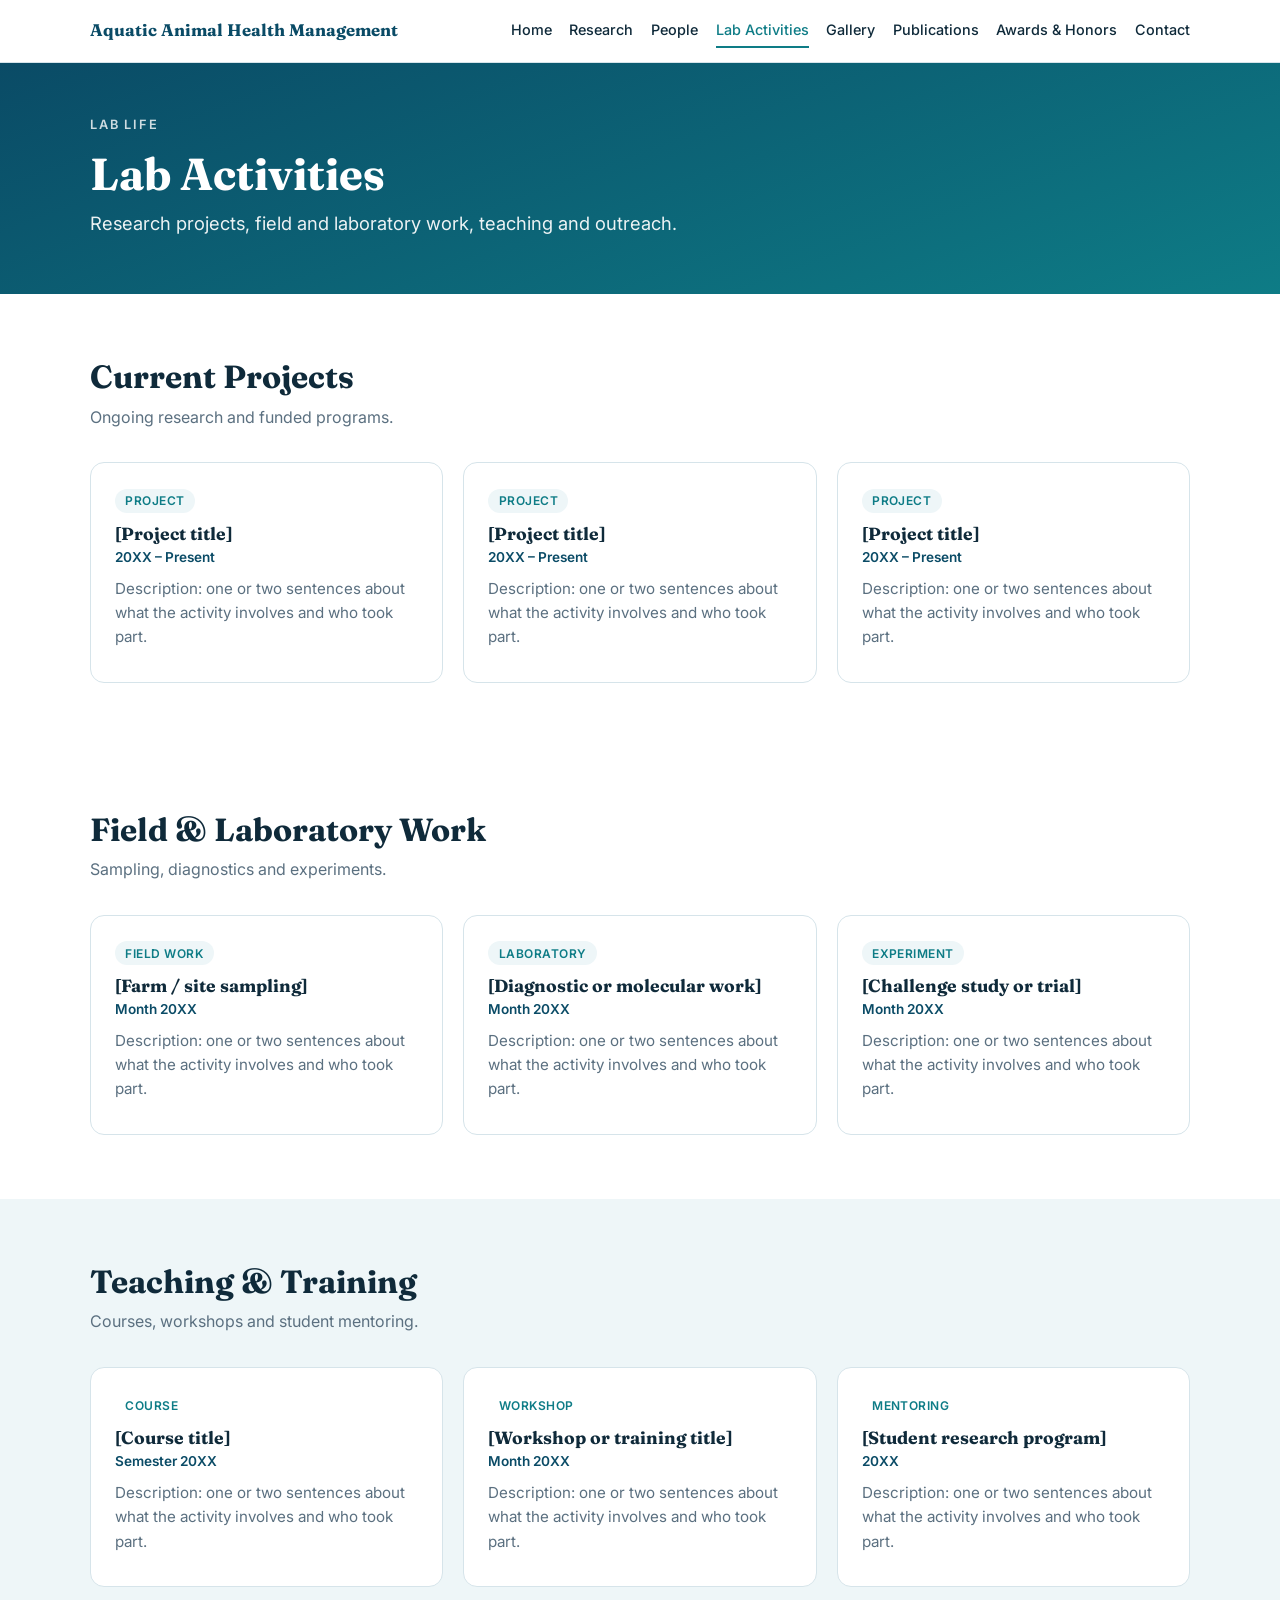
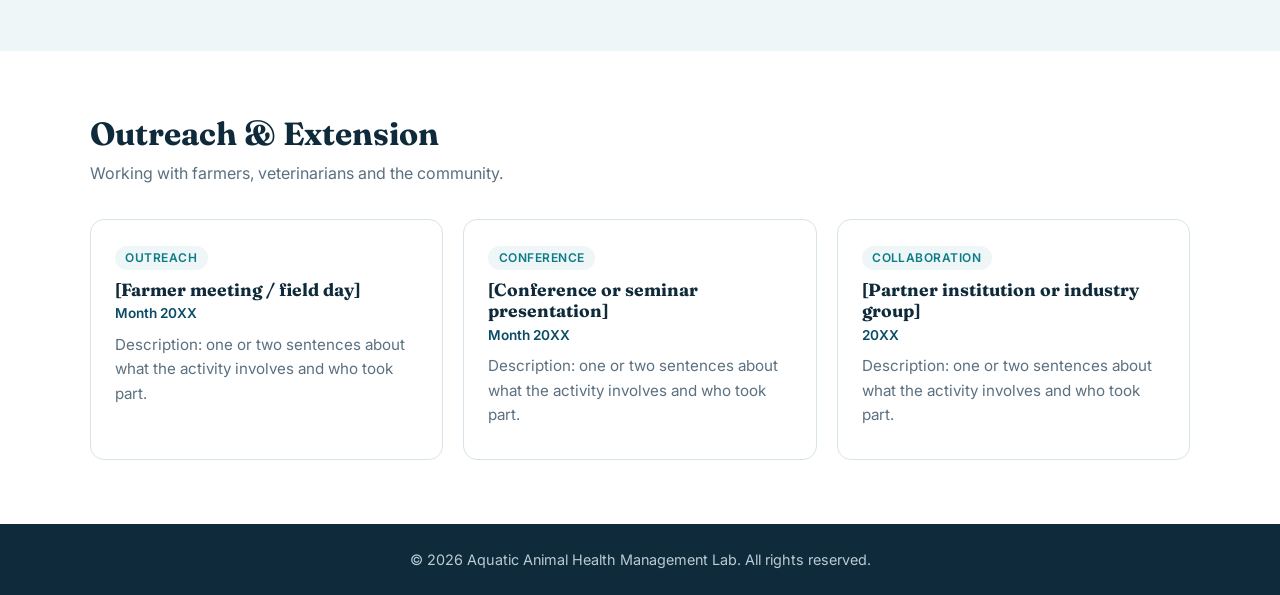
==== activities.html @ 836828f6 "Add files via upload" ====
<!DOCTYPE html>
<html lang="en">
<head>
  <meta charset="UTF-8" />
  <meta name="viewport" content="width=device-width, initial-scale=1" />
  <title>Lab Activities | Aquatic Animal Health Management Lab</title>
  <meta name="description" content="Research projects, field and laboratory work, teaching and outreach." />
  <link rel="preconnect" href="https://fonts.googleapis.com" />
  <link rel="preconnect" href="https://fonts.gstatic.com" crossorigin />
  <link href="https://fonts.googleapis.com/css2?family=Fraunces:wght@600;700&family=Inter:wght@400;500;600&display=swap" rel="stylesheet" />
  <link rel="stylesheet" href="styles.css" />
</head>
<body>

  <header class="site-header">
    <div class="container nav">
      <a class="brand" href="index.html">Aquatic Animal Health Management</a>
      <nav aria-label="Main">
        <a href="index.html">Home</a>
        <a href="index.html#research">Research</a>
        <a href="index.html#members">People</a>
        <a href="activities.html" aria-current="page">Lab Activities</a>
        <a href="gallery.html">Gallery</a>
        <a href="publications.html">Publications</a>
        <a href="awards.html">Awards &amp; Honors</a>
        <a href="index.html#contact">Contact</a>
      </nav>
    </div>
  </header>

  <section class="page-hero">
    <div class="container">
      <p class="eyebrow">Lab life</p>
      <h1>Lab Activities</h1>
      <p class="lead">Research projects, field and laboratory work, teaching and outreach.</p>
    </div>
  </section>

  <main>
    <!-- EDIT ME: copy any <article class="card"> block to add an activity; delete blocks you do not need. -->

    <section class="section">
      <div class="container">
        <h2>Current Projects</h2>
        <p class="section-sub">Ongoing research and funded programs.</p>
        <div class="cards">
          <article class="card">
            <span class="tag">Project</span>
            <h3>[Project title]</h3>
            <p class="meta">20XX &ndash; Present</p>
            <p>Description: one or two sentences about what the activity involves and who took part.</p>
          </article>
          <article class="card">
            <span class="tag">Project</span>
            <h3>[Project title]</h3>
            <p class="meta">20XX &ndash; Present</p>
            <p>Description: one or two sentences about what the activity involves and who took part.</p>
          </article>
          <article class="card">
            <span class="tag">Project</span>
            <h3>[Project title]</h3>
            <p class="meta">20XX &ndash; Present</p>
            <p>Description: one or two sentences about what the activity involves and who took part.</p>
          </article>
        </div>
      </div>
    </section>

    <section class="section">
      <div class="container">
        <h2>Field &amp; Laboratory Work</h2>
        <p class="section-sub">Sampling, diagnostics and experiments.</p>
        <div class="cards">
          <article class="card">
            <span class="tag">Field work</span>
            <h3>[Farm / site sampling]</h3>
            <p class="meta">Month 20XX</p>
            <p>Description: one or two sentences about what the activity involves and who took part.</p>
          </article>
          <article class="card">
            <span class="tag">Laboratory</span>
            <h3>[Diagnostic or molecular work]</h3>
            <p class="meta">Month 20XX</p>
            <p>Description: one or two sentences about what the activity involves and who took part.</p>
          </article>
          <article class="card">
            <span class="tag">Experiment</span>
            <h3>[Challenge study or trial]</h3>
            <p class="meta">Month 20XX</p>
            <p>Description: one or two sentences about what the activity involves and who took part.</p>
          </article>
        </div>
      </div>
    </section>

    <section class="section alt">
      <div class="container">
        <h2>Teaching &amp; Training</h2>
        <p class="section-sub">Courses, workshops and student mentoring.</p>
        <div class="cards">
          <article class="card">
            <span class="tag">Course</span>
            <h3>[Course title]</h3>
            <p class="meta">Semester 20XX</p>
            <p>Description: one or two sentences about what the activity involves and who took part.</p>
          </article>
          <article class="card">
            <span class="tag">Workshop</span>
            <h3>[Workshop or training title]</h3>
            <p class="meta">Month 20XX</p>
            <p>Description: one or two sentences about what the activity involves and who took part.</p>
          </article>
          <article class="card">
            <span class="tag">Mentoring</span>
            <h3>[Student research program]</h3>
            <p class="meta">20XX</p>
            <p>Description: one or two sentences about what the activity involves and who took part.</p>
          </article>
        </div>
      </div>
    </section>

    <section class="section">
      <div class="container">
        <h2>Outreach &amp; Extension</h2>
        <p class="section-sub">Working with farmers, veterinarians and the community.</p>
        <div class="cards">
          <article class="card">
            <span class="tag">Outreach</span>
            <h3>[Farmer meeting / field day]</h3>
            <p class="meta">Month 20XX</p>
            <p>Description: one or two sentences about what the activity involves and who took part.</p>
          </article>
          <article class="card">
            <span class="tag">Conference</span>
            <h3>[Conference or seminar presentation]</h3>
            <p class="meta">Month 20XX</p>
            <p>Description: one or two sentences about what the activity involves and who took part.</p>
          </article>
          <article class="card">
            <span class="tag">Collaboration</span>
            <h3>[Partner institution or industry group]</h3>
            <p class="meta">20XX</p>
            <p>Description: one or two sentences about what the activity involves and who took part.</p>
          </article>
        </div>
      </div>
    </section>
  </main>

  <footer class="site-footer">
    <div class="container">
      <p>&copy; <span id="year"></span> Aquatic Animal Health Management Lab. All rights reserved.</p>
    </div>
  </footer>

  <script src="script.js"></script>
</body>
</html>
---- styles.css ----
:root {
  --ink: #0f2a3a;
  --muted: #5b7080;
  --teal: #0e7c86;
  --deep: #0a4b66;
  --bg: #ffffff;
  --alt: #eef6f8;
  --line: #d6e4ea;
  --radius: 14px;
}

* { box-sizing: border-box; }

html { scroll-behavior: smooth; }

body {
  margin: 0;
  font-family: "Inter", system-ui, -apple-system, "Segoe UI", sans-serif;
  color: var(--ink);
  background: var(--bg);
  line-height: 1.6;
}

.container {
  width: min(1100px, 100% - 2rem);
  margin-inline: auto;
}

a { color: var(--teal); text-decoration: none; }
a:hover { text-decoration: underline; }

h1, h2, h3 {
  font-family: "Fraunces", Georgia, serif;
  line-height: 1.2;
  margin: 0 0 .5rem;
}

/* ---------- Header ---------- */
.site-header {
  position: sticky;
  top: 0;
  z-index: 10;
  background: rgba(255, 255, 255, .92);
  backdrop-filter: blur(8px);
  border-bottom: 1px solid var(--line);
}

.nav {
  display: flex;
  align-items: center;
  justify-content: space-between;
  gap: 1rem;
  padding: .85rem 0;
  flex-wrap: wrap;
}

.brand {
  font-family: "Fraunces", Georgia, serif;
  font-weight: 700;
  color: var(--deep);
  font-size: 1.05rem;
}
.brand:hover { text-decoration: none; }

.nav nav { display: flex; gap: 1.25rem; flex-wrap: wrap; }
.nav nav a { color: var(--ink); font-size: .95rem; font-weight: 500; }
.nav nav a:hover { color: var(--teal); text-decoration: none; }

/* ---------- Hero ---------- */
.hero {
  position: relative;
  background: linear-gradient(160deg, var(--deep), var(--teal));
  color: #fff;
  padding: 5rem 0 7rem;
}

.eyebrow {
  text-transform: uppercase;
  letter-spacing: .14em;
  font-size: .8rem;
  font-weight: 600;
  opacity: .8;
  margin: 0 0 .75rem;
}

.hero h1 { font-size: clamp(2rem, 5vw, 3.4rem); max-width: 18ch; }
.lead { max-width: 56ch; font-size: 1.15rem; opacity: .92; margin: 1rem 0 0; }

.wave {
  position: absolute;
  left: 0; right: 0; bottom: -1px;
  width: 100%; height: 60px;
  fill: #fff;
}

/* ---------- Sections ---------- */
.section { padding: 4rem 0; }
.section.alt { background: var(--alt); }
.section h2 { font-size: 2rem; margin-bottom: 1.5rem; }
.section-sub { color: var(--muted); margin: -1rem 0 2rem; }

/* ---------- Photo placeholders ---------- */
.photo {
  position: relative;
  overflow: hidden;
  background: #dfe9ee;
  border: 2px dashed #b4c8d2;
  border-radius: 50%;
  aspect-ratio: 1;
  width: 150px;
  margin-inline: auto;
}

/* simple silhouette shown until a photo is added */
.photo::before,
.photo::after {
  content: "";
  position: absolute;
  background: #b4c8d2;
  left: 50%;
  transform: translateX(-50%);
}
.photo::before { width: 32%; aspect-ratio: 1; border-radius: 50%; top: 24%; }
.photo::after  { width: 62%; height: 36%; border-radius: 50% 50% 0 0; bottom: 0; }

.photo img {
  position: absolute;
  inset: 0;
  width: 100%;
  height: 100%;
  object-fit: cover;
  z-index: 1;
}

.photo:has(img) { border-style: solid; border-color: #fff; box-shadow: 0 4px 16px rgba(15, 42, 58, .15); }

.photo-lg { width: 220px; margin: 0; }

/* ---------- PI ---------- */
.pi-card {
  display: grid;
  grid-template-columns: auto 1fr;
  gap: 2.5rem;
  align-items: center;
  padding: 2rem;
  border: 1px solid var(--line);
  border-radius: var(--radius);
  background: #fff;
  box-shadow: 0 6px 24px rgba(15, 42, 58, .06);
}

.pi-info h3 { font-size: 1.7rem; }
.role { color: var(--teal); font-weight: 600; margin: 0 0 1rem; }
.bio { color: var(--muted); max-width: 60ch; }

.contact-list { list-style: none; padding: 0; margin: 1.25rem 0 0; display: grid; gap: .35rem; }
.contact-list span {
  display: inline-block;
  min-width: 4.5rem;
  font-weight: 600;
  color: var(--deep);
}

/* ---------- Members ---------- */
.members-grid {
  display: grid;
  grid-template-columns: repeat(auto-fill, minmax(210px, 1fr));
  gap: 1.5rem;
}

.member {
  text-align: center;
  padding: 1.75rem 1rem;
  background: #fff;
  border: 1px solid var(--line);
  border-radius: var(--radius);
  transition: transform .2s, box-shadow .2s;
}
.member:hover { transform: translateY(-3px); box-shadow: 0 8px 22px rgba(15, 42, 58, .1); }

.member .name { font-size: 1.15rem; margin: 1rem 0 .15rem; }
.member-role { margin: 0; color: var(--muted); font-size: .92rem; }

/* ---------- Contact ---------- */
.contact-box { text-align: center; max-width: 640px; }
.address { color: var(--muted); }

/* ---------- Footer ---------- */
.site-footer {
  background: var(--ink);
  color: #b9cbd5;
  padding: 1.5rem 0;
  text-align: center;
  font-size: .9rem;
}
.site-footer p { margin: 0; }

/* ---------- Responsive ---------- */
@media (max-width: 700px) {
  .pi-card { grid-template-columns: 1fr; text-align: center; justify-items: center; }
  .photo-lg { margin-inline: auto; }
  .contact-list { justify-items: center; }
  .hero { padding: 3.5rem 0 5.5rem; }
}

/* ---------- Hero buttons ---------- */
.hero-cta { display: flex; gap: .75rem; flex-wrap: wrap; margin: 1.75rem 0 0; }
.btn {
  display: inline-block;
  padding: .7rem 1.3rem;
  border-radius: 999px;
  background: #fff;
  color: var(--deep);
  font-weight: 600;
  font-size: .95rem;
}
.btn:hover { text-decoration: none; background: var(--alt); }
.btn-ghost { background: transparent; color: #fff; border: 1.5px solid rgba(255, 255, 255, .7); }
.btn-ghost:hover { background: rgba(255, 255, 255, .15); }

.eyebrow.dark { color: var(--teal); opacity: 1; margin-bottom: .4rem; }
section[id] { scroll-margin-top: 4.5rem; }

/* ---------- Research aims ---------- */
.aims {
  display: grid;
  grid-template-columns: repeat(2, 1fr);
  gap: 1.25rem;
}

.aim {
  position: relative;
  padding: 1.5rem 1.5rem 1.4rem 4.6rem;
  background: #fff;
  border: 1.5px solid var(--c);
  border-radius: var(--radius);
}
.aim h3 { font-size: 1.1rem; margin-bottom: .4rem; }
.aim p { margin: 0 0 .5rem; color: var(--muted); font-size: .95rem; }
.aim .aim-tags { color: var(--c); font-weight: 600; font-size: .85rem; margin: .6rem 0 0; }

.aim-num {
  position: absolute;
  left: 1.25rem; top: 1.4rem;
  width: 2.4rem; height: 2.4rem;
  display: grid; place-items: center;
  border-radius: 50%;
  background: var(--c);
  color: #fff;
  font-weight: 700;
}

.aim-1 { --c: #9b3330; }
.aim-2 { --c: #0b8a94; }
.aim-3 { --c: #7a4f9e; }
.aim-4 { --c: #2d8a54; }

.relevance {
  margin: 1.75rem 0 0;
  padding: 1rem 1.25rem;
  border-left: 4px solid var(--teal);
  background: var(--alt);
  border-radius: 0 var(--radius) var(--radius) 0;
}

/* ---------- Research highlights ---------- */
.feature {
  display: grid;
  grid-template-columns: 1fr 1.5fr;
  gap: 2.5rem;
  align-items: center;
  padding: 2.5rem 0;
  border-top: 1px solid var(--line);
}
.feature:first-of-type { border-top: 0; padding-top: 1rem; }
.feature.reverse { grid-template-columns: 1.5fr 1fr; }
.feature.reverse .feature-text { order: 2; }

.feature-text h3 { font-size: 1.4rem; }
.feature-q { color: var(--teal); font-weight: 600; margin: .25rem 0 .75rem; }

.ticks { list-style: none; padding: 0; margin: .75rem 0 0; display: grid; gap: .6rem; }
.ticks li { position: relative; padding-left: 1.6rem; }
.ticks li::before {
  content: "";
  position: absolute; left: 0; top: .55em;
  width: .6rem; height: .6rem;
  border-radius: 50%;
  background: var(--teal);
}

.feature-figs { display: grid; gap: 1.25rem; justify-items: center; }

.figure {
  margin: 0;
  background: #fff;
  border: 1px solid var(--line);
  border-radius: var(--radius);
  padding: .75rem;
  box-shadow: 0 6px 20px rgba(15, 42, 58, .06);
  width: 100%;
}
.figure img {
  display: block;
  width: 100%;
  height: auto;
  border-radius: 8px;
  cursor: zoom-in;
}
.figure figcaption { font-size: .85rem; color: var(--muted); padding: .6rem .25rem .1rem; }
.figure-portrait { max-width: 400px; }
.figure-small { max-width: 320px; }

/* ---------- Lightbox ---------- */
#lightbox {
  border: 0;
  padding: 1rem;
  border-radius: var(--radius);
  max-width: min(1100px, 96vw);
  max-height: 94vh;
  overflow: auto;
  text-align: center;
}
#lightbox::backdrop { background: rgba(10, 30, 42, .8); }
#lightbox img { max-width: 100%; max-height: 78vh; height: auto; }
#lb-cap { color: var(--muted); font-size: .9rem; margin: .75rem 0 0; }
.lb-close {
  position: sticky; top: 0; float: right;
  border: 0; background: var(--ink); color: #fff;
  width: 2.2rem; height: 2.2rem; border-radius: 50%;
  font-size: 1.4rem; line-height: 1; cursor: pointer;
}

@media (max-width: 800px) {
  .aims { grid-template-columns: 1fr; }
  .feature, .feature.reverse { grid-template-columns: 1fr; gap: 1.5rem; }
  .feature.reverse .feature-text { order: 0; }
}

.feature-text { align-self: start; position: sticky; top: 5rem; }
.feature-figs { align-self: start; }
@media (max-width: 800px) { .feature-text { position: static; } }

/* ---------- Navigation (8 tabs) ---------- */
.nav nav { gap: .25rem 1.1rem; }
.nav nav a { font-size: .9rem; padding: .3rem 0; border-bottom: 2px solid transparent; }
.nav nav a[aria-current="page"] { color: var(--teal); border-bottom-color: var(--teal); }

/* ---------- Inner page banner ---------- */
.page-hero {
  background: linear-gradient(160deg, var(--deep), var(--teal));
  color: #fff;
  padding: 3.25rem 0 3.5rem;
}
.page-hero h1 { font-size: clamp(1.9rem, 4.5vw, 2.8rem); margin-bottom: .5rem; }
.page-hero .lead { margin: 0; }

/* ---------- Cards (activities, awards) ---------- */
.cards { display: grid; grid-template-columns: repeat(auto-fit, minmax(280px, 1fr)); gap: 1.25rem; }

.card, .award {
  position: relative;
  padding: 1.5rem;
  background: #fff;
  border: 1px solid var(--line);
  border-radius: var(--radius);
  transition: transform .2s, box-shadow .2s;
}
.card:hover, .award:hover { transform: translateY(-3px); box-shadow: 0 8px 22px rgba(15, 42, 58, .1); }
.card h3, .award h3 { font-size: 1.1rem; margin: .6rem 0 .2rem; }
.card p, .award p { margin: 0 0 .5rem; color: var(--muted); font-size: .95rem; }
.card .meta, .award .meta { color: var(--deep); font-weight: 600; font-size: .85rem; }

.tag {
  display: inline-block;
  padding: .15rem .65rem;
  border-radius: 999px;
  background: var(--alt);
  color: var(--teal);
  font-size: .75rem;
  font-weight: 600;
  letter-spacing: .04em;
  text-transform: uppercase;
}
.section.alt .tag { background: #fff; }

.award { border-top: 4px solid var(--teal); }
.award-year {
  display: inline-block;
  font-family: "Fraunces", Georgia, serif;
  font-weight: 700;
  font-size: 1.5rem;
  color: var(--teal);
}

/* ---------- Gallery ---------- */
.gallery { display: grid; grid-template-columns: repeat(auto-fill, minmax(240px, 1fr)); gap: 1.25rem; }
.gallery-item { margin: 0; }
.gallery-item .ph {
  position: relative;
  aspect-ratio: 4 / 3;
  overflow: hidden;
  border-radius: var(--radius);
  background: #dfe9ee;
  border: 2px dashed #b4c8d2;
}
/* simple picture icon shown until a photo is added */
.gallery-item .ph::before {
  content: "";
  position: absolute; left: 50%; top: 50%;
  width: 3rem; height: 2.2rem;
  transform: translate(-50%, -50%);
  border: 3px solid #b4c8d2;
  border-radius: 6px;
}
.gallery-item .ph::after {
  content: "";
  position: absolute; left: calc(50% - .6rem); top: calc(50% - .1rem);
  width: 1.2rem; height: .6rem;
  border-radius: 50% 50% 0 0;
  background: #b4c8d2;
}
.gallery-item .ph img {
  position: absolute; inset: 0;
  width: 100%; height: 100%;
  object-fit: cover;
  z-index: 1;
  cursor: zoom-in;
  background: #fff;
}
.gallery-item .ph:has(img) { border: 0; box-shadow: 0 4px 16px rgba(15, 42, 58, .15); }
.gallery-item figcaption { padding: .55rem .15rem 0; font-size: .9rem; color: var(--muted); }

/* ---------- Publications ---------- */
.profiles { display: flex; gap: .75rem; flex-wrap: wrap; margin: 0 0 2rem; }
.btn-solid { background: var(--deep); color: #fff; }
.btn-solid:hover { background: var(--teal); }

.year {
  font-size: 1.5rem;
  color: var(--teal);
  margin: 2rem 0 .75rem;
  padding-bottom: .35rem;
  border-bottom: 2px solid var(--line);
}
.pubs { margin: 0; padding-left: 1.4rem; display: grid; gap: 1rem; }
.pubs li { padding-left: .35rem; }
.pubs li::marker { color: var(--teal); font-weight: 600; }
.pub-authors { font-weight: 600; }
.pub-title { color: var(--ink); }
.pub-link { font-size: .85rem; font-weight: 600; white-space: nowrap; }

@media (max-width: 700px) {
  .page-hero { padding: 2.5rem 0 2.75rem; }
  .nav nav { gap: .15rem .9rem; }
}
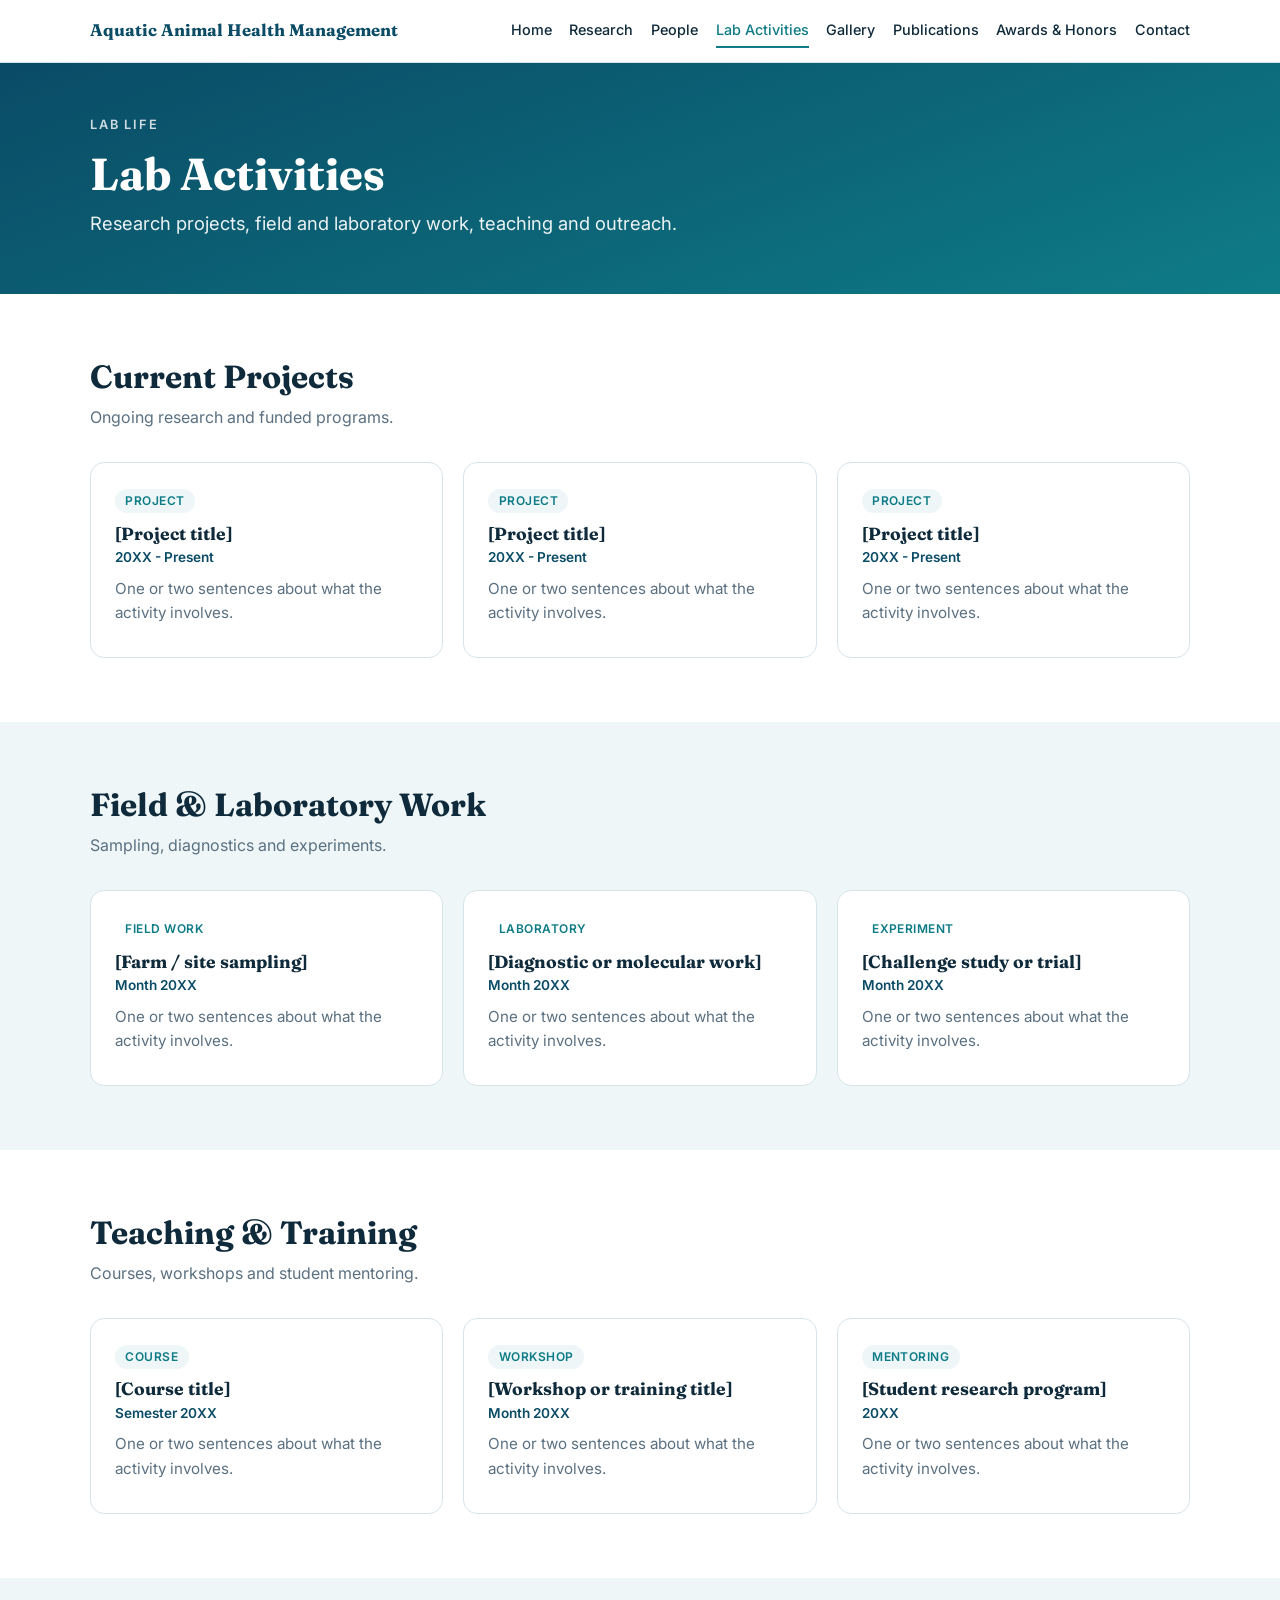
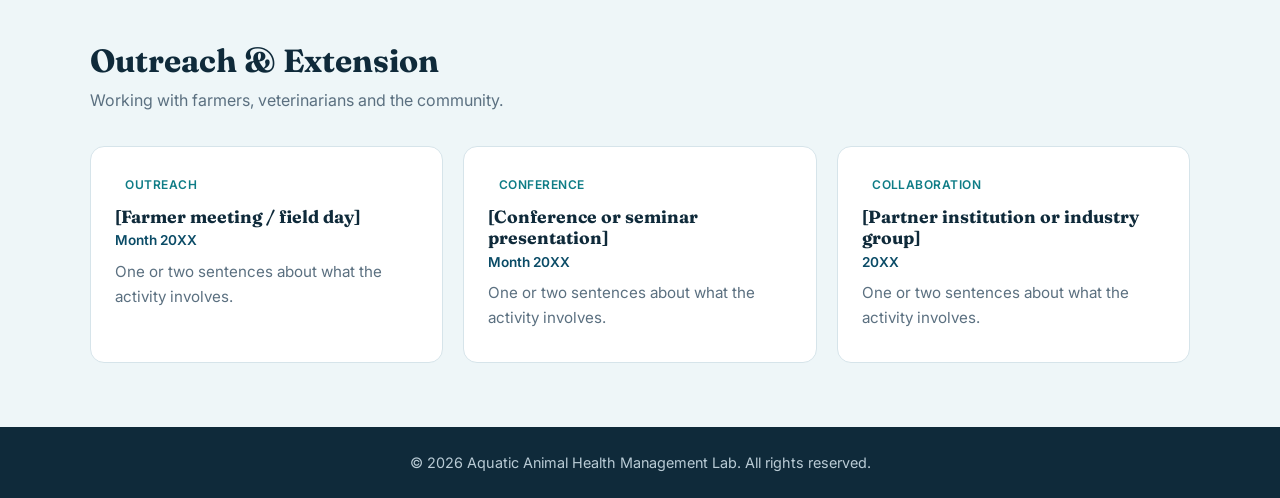
==== commit ff135801: "Add files via upload" ====
--- a/activities.html
+++ b/activities.html
@@ -37,115 +37,9 @@
   </section>
 
   <main>
-    <!-- EDIT ME: copy any <article class="card"> block to add an activity; delete blocks you do not need. -->
-
-    <section class="section">
-      <div class="container">
-        <h2>Current Projects</h2>
-        <p class="section-sub">Ongoing research and funded programs.</p>
-        <div class="cards">
-          <article class="card">
-            <span class="tag">Project</span>
-            <h3>[Project title]</h3>
-            <p class="meta">20XX &ndash; Present</p>
-            <p>Description: one or two sentences about what the activity involves and who took part.</p>
-          </article>
-          <article class="card">
-            <span class="tag">Project</span>
-            <h3>[Project title]</h3>
-            <p class="meta">20XX &ndash; Present</p>
-            <p>Description: one or two sentences about what the activity involves and who took part.</p>
-          </article>
-          <article class="card">
-            <span class="tag">Project</span>
-            <h3>[Project title]</h3>
-            <p class="meta">20XX &ndash; Present</p>
-            <p>Description: one or two sentences about what the activity involves and who took part.</p>
-          </article>
-        </div>
-      </div>
-    </section>
-
-    <section class="section">
-      <div class="container">
-        <h2>Field &amp; Laboratory Work</h2>
-        <p class="section-sub">Sampling, diagnostics and experiments.</p>
-        <div class="cards">
-          <article class="card">
-            <span class="tag">Field work</span>
-            <h3>[Farm / site sampling]</h3>
-            <p class="meta">Month 20XX</p>
-            <p>Description: one or two sentences about what the activity involves and who took part.</p>
-          </article>
-          <article class="card">
-            <span class="tag">Laboratory</span>
-            <h3>[Diagnostic or molecular work]</h3>
-            <p class="meta">Month 20XX</p>
-            <p>Description: one or two sentences about what the activity involves and who took part.</p>
-          </article>
-          <article class="card">
-            <span class="tag">Experiment</span>
-            <h3>[Challenge study or trial]</h3>
-            <p class="meta">Month 20XX</p>
-            <p>Description: one or two sentences about what the activity involves and who took part.</p>
-          </article>
-        </div>
-      </div>
-    </section>
-
-    <section class="section alt">
-      <div class="container">
-        <h2>Teaching &amp; Training</h2>
-        <p class="section-sub">Courses, workshops and student mentoring.</p>
-        <div class="cards">
-          <article class="card">
-            <span class="tag">Course</span>
-            <h3>[Course title]</h3>
-            <p class="meta">Semester 20XX</p>
-            <p>Description: one or two sentences about what the activity involves and who took part.</p>
-          </article>
-          <article class="card">
-            <span class="tag">Workshop</span>
-            <h3>[Workshop or training title]</h3>
-            <p class="meta">Month 20XX</p>
-            <p>Description: one or two sentences about what the activity involves and who took part.</p>
-          </article>
-          <article class="card">
-            <span class="tag">Mentoring</span>
-            <h3>[Student research program]</h3>
-            <p class="meta">20XX</p>
-            <p>Description: one or two sentences about what the activity involves and who took part.</p>
-          </article>
-        </div>
-      </div>
-    </section>
-
-    <section class="section">
-      <div class="container">
-        <h2>Outreach &amp; Extension</h2>
-        <p class="section-sub">Working with farmers, veterinarians and the community.</p>
-        <div class="cards">
-          <article class="card">
-            <span class="tag">Outreach</span>
-            <h3>[Farmer meeting / field day]</h3>
-            <p class="meta">Month 20XX</p>
-            <p>Description: one or two sentences about what the activity involves and who took part.</p>
-          </article>
-          <article class="card">
-            <span class="tag">Conference</span>
-            <h3>[Conference or seminar presentation]</h3>
-            <p class="meta">Month 20XX</p>
-            <p>Description: one or two sentences about what the activity involves and who took part.</p>
-          </article>
-          <article class="card">
-            <span class="tag">Collaboration</span>
-            <h3>[Partner institution or industry group]</h3>
-            <p class="meta">20XX</p>
-            <p>Description: one or two sentences about what the activity involves and who took part.</p>
-          </article>
-        </div>
-      </div>
-    </section>
+    <!-- Content lives in content/activities.json - edit that file, not this page. -->
+    <div id="groups" data-source="content/activities.json"></div>
+    <noscript><p class="load-error">This page needs JavaScript enabled to show its content.</p></noscript>
   </main>
 
   <footer class="site-footer">
--- a/styles.css
+++ b/styles.css
@@ -454,3 +454,36 @@
   .page-hero { padding: 2.5rem 0 2.75rem; }
   .nav nav { gap: .15rem .9rem; }
 }
+
+/* ---------- PI profile details ---------- */
+.dept { margin: -.6rem 0 .75rem; color: var(--muted); font-size: .95rem; }
+.chips { display: flex; flex-wrap: wrap; gap: .4rem; margin: 0 0 1rem; }
+.chip {
+  padding: .2rem .75rem;
+  border-radius: 999px;
+  background: var(--alt);
+  color: var(--deep);
+  font-size: .8rem;
+  font-weight: 600;
+}
+.pi-info h4 {
+  margin: 1.1rem 0 .3rem;
+  font-family: "Inter", system-ui, sans-serif;
+  font-size: .8rem;
+  letter-spacing: .08em;
+  text-transform: uppercase;
+  color: var(--teal);
+}
+.pi-info .bio { margin: 0; }
+.edu { margin: 0; padding-left: 1.1rem; color: var(--muted); }
+.pi-card .photo-lg { align-self: start; }
+.pi-card { align-items: start; }
+
+.load-error {
+  margin: 1rem 0;
+  padding: 1rem 1.25rem;
+  border-left: 4px solid #c0392b;
+  background: #fdf0ee;
+  border-radius: 0 var(--radius) var(--radius) 0;
+}
+#groups:empty { min-height: 40vh; }
